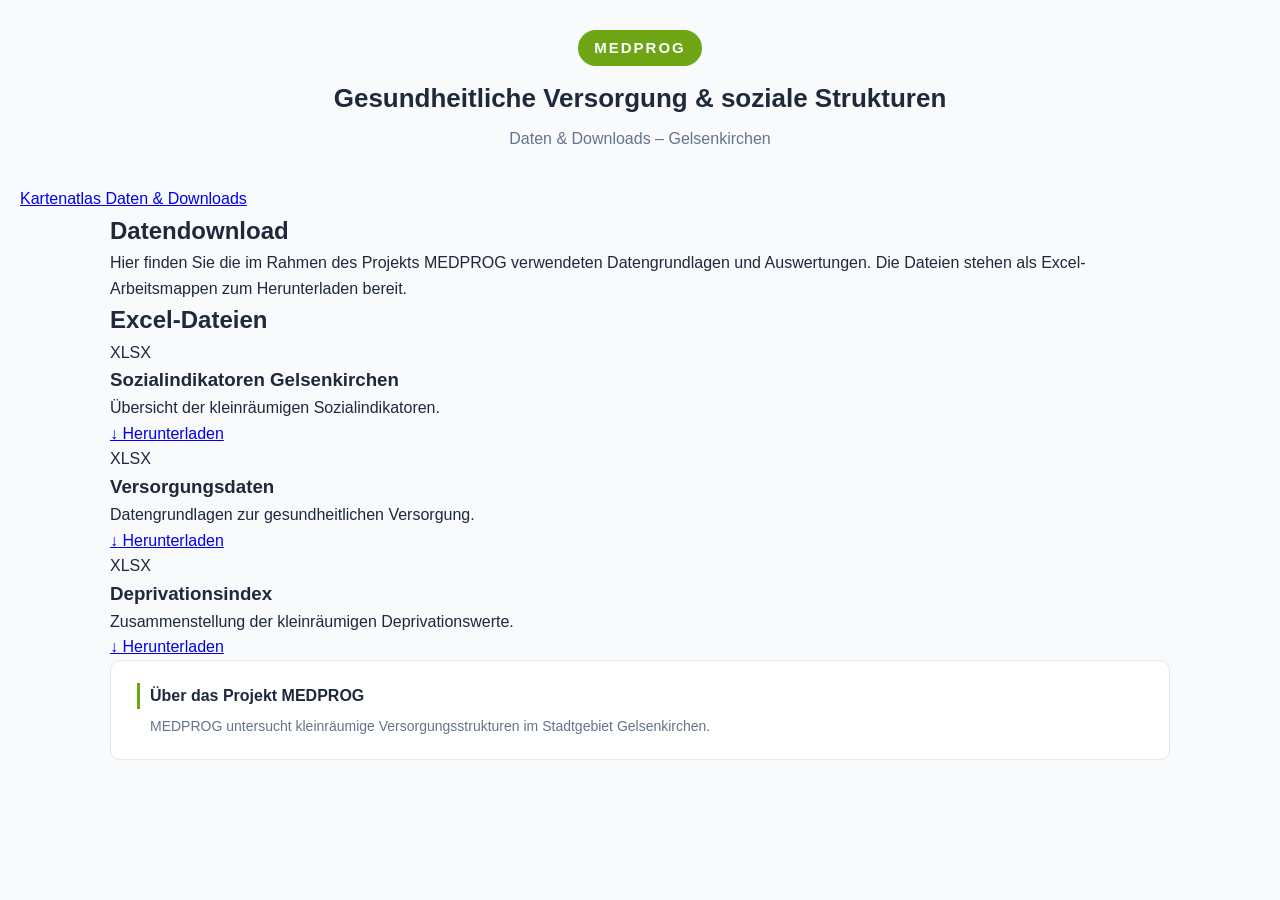
==== downloads.html @ c27e606d "Add downloads.html for MEDPROG project" ====
<!DOCTYPE html>
<html lang="de">
<head>
  <meta charset="UTF-8">
  <meta name="viewport" content="width=device-width, initial-scale=1.0">
  <title>MEDPROG – Daten & Downloads</title>
  <link rel="stylesheet" href="style.css">
</head>
<body>

  <header class="header">
    <div class="logo-area">
      <span class="logo-badge">MEDPROG</span>
    </div>
    <h1>Gesundheitliche Versorgung & soziale Strukturen</h1>
    <p class="subtitle">Daten & Downloads – Gelsenkirchen</p>
  </header>

  <!-- Navigation -->
  <nav class="main-nav">
    <div class="nav-inner">
      <a href="index.html" class="nav-link">
        Kartenatlas
      </a>
      <a href="downloads.html" class="nav-link active">
        Daten & Downloads
      </a>
    </div>
  </nav>

  <main class="container">

    <section class="download-intro">
      <h2>Datendownload</h2>
      <p>
        Hier finden Sie die im Rahmen des Projekts MEDPROG
        verwendeten Datengrundlagen und Auswertungen.
        Die Dateien stehen als Excel-Arbeitsmappen zum
        Herunterladen bereit.
      </p>
    </section>

    <section class="download-section">

      <h2>Excel-Dateien</h2>

      <div class="download-list">

        <div class="download-card">
          <div class="file-icon">XLSX</div>
          <div class="file-info">
            <h3>Sozialindikatoren Gelsenkirchen</h3>
            <p>Übersicht der kleinräumigen Sozialindikatoren.</p>
          </div>
          <a href="dateien/sozialindikatoren.xlsx"
             class="download-button" download>
            ↓ Herunterladen
          </a>
        </div>

        <div class="download-card">
          <div class="file-icon">XLSX</div>
          <div class="file-info">
            <h3>Versorgungsdaten</h3>
            <p>Datengrundlagen zur gesundheitlichen Versorgung.</p>
          </div>
          <a href="dateien/versorgungsdaten.xlsx"
             class="download-button" download>
            ↓ Herunterladen
          </a>
        </div>

        <div class="download-card">
          <div class="file-icon">XLSX</div>
          <div class="file-info">
            <h3>Deprivationsindex</h3>
            <p>Zusammenstellung der kleinräumigen Deprivationswerte.</p>
          </div>
          <a href="dateien/deprivationsindex.xlsx"
             class="download-button" download>
            ↓ Herunterladen
          </a>
        </div>

      </div>

    </section>

    <footer class="project-info">
      <h3>Über das Projekt MEDPROG</h3>
      <p>
        MEDPROG untersucht kleinräumige Versorgungsstrukturen
        im Stadtgebiet Gelsenkirchen.
      </p>
    </footer>

  </main>

</body>
</html>
---- style.css ----
/* ==========================================================================
   MEDPROG – Kartenatlas Gelsenkirchen (Layer-Version)
   ========================================================================== */

:root {
  --wh-green: #6da515;
  --wh-green-dark: #56840f;
  --wh-green-soft: #f2f8ea;
  --wh-green-border: #c8e29d;

  --text-main: #1e293b;
  --text-muted: #64748b;
  --bg-page: #f8fafc;
  --bg-card: #ffffff;
  --border-color: #e2e8f0;

  --radius-sm: 6px;
  --radius-md: 10px;
  --radius-lg: 16px;
  --shadow-card: 0 4px 16px rgba(0, 0, 0, 0.05);
}

* {
  box-sizing: border-box;
  margin: 0;
  padding: 0;
}

body {
  font-family: -apple-system, BlinkMacSystemFont, "Segoe UI", Roboto, Helvetica, Arial, sans-serif;
  background-color: var(--bg-page);
  color: var(--text-main);
  line-height: 1.6;
  padding: 30px 20px;
}

.container {
  max-width: 1060px;
  margin: 0 auto;
}

.header {
  text-align: center;
  margin-bottom: 35px;
}

.logo-area {
  margin-bottom: 12px;
}

.logo-badge {
  display: inline-block;
  background-color: var(--wh-green);
  color: #ffffff;
  font-weight: 800;
  font-size: 15px;
  letter-spacing: 2px;
  padding: 6px 16px;
  border-radius: 20px;
  text-transform: uppercase;
}

.header h1 {
  font-size: 26px;
  font-weight: 700;
  color: var(--text-main);
  margin-bottom: 6px;
}

.header .subtitle {
  font-size: 16px;
  color: var(--text-muted);
}

.filter-bar {
  display: flex;
  flex-direction: column;
  gap: 16px;
  width: 100%;
  background: var(--bg-card);
  padding: 22px;
  border-radius: var(--radius-md);
  border: 1px solid var(--border-color);
  box-shadow: var(--shadow-card);
  margin-bottom: 25px;
}

.filter-group {
  display: flex;
  flex-direction: column;
  gap: 6px;
  width: 100%;
}

.filter-group label {
  font-size: 13px;
  font-weight: 600;
  text-transform: uppercase;
  letter-spacing: 0.5px;
  color: var(--text-muted);
}

.filter-group select {
  width: 100%;
  font-size: 15px;
  color: var(--text-main);
  padding: 10px 14px;
  border: 1px solid var(--border-color);
  border-radius: var(--radius-sm);
  background-color: #ffffff;
  cursor: pointer;
  transition: border-color 0.2s ease, box-shadow 0.2s ease;
}

.filter-group select:focus {
  outline: none;
  border-color: var(--wh-green);
  box-shadow: 0 0 0 3px rgba(109, 165, 21, 0.2);
}

/* WICHTIG: Relativer Container für absolute Layer-Überlagerung */
.map-section {
  background: var(--bg-card);
  border: 1px solid var(--border-color);
  border-radius: var(--radius-md);
  box-shadow: var(--shadow-card);
  overflow: hidden;
  margin-bottom: 30px;
}

.map-container {
  position: relative; 
  min-height: 480px;
  display: flex;
  align-items: center;
  justify-content: center;
  background-color: #ffffff;
  padding: 15px;
  border-bottom: 1px solid var(--border-color);
}

/* Die transparenten Bild-Schichten liegen exakt übereinander */
.map-layer {
  position: absolute;
  max-width: 95%;
  max-height: 75vh;
  object-fit: contain;
  border-radius: var(--radius-sm);
  cursor: zoom-in;
  transition: transform 0.15s ease;
  z-index: 2;
}

.map-layer:hover {
  transform: scale(1.01);
}

.map-status {
  position: relative;
  z-index: 5;
  text-align: center;
  padding: 50px 20px;
  max-width: 500px;
}

.map-status .status-title {
  font-size: 18px;
  font-weight: 600;
  color: var(--text-main);
  margin-bottom: 8px;
}

.map-status .status-desc {
  font-size: 14px;
  color: var(--text-muted);
}

.map-meta {
  padding: 22px 26px;
  background-color: #fafbfc;
}

.map-meta h2 {
  font-size: 19px;
  color: var(--text-main);
  margin-bottom: 8px;
}

.map-meta p {
  font-size: 14px;
  color: var(--text-muted);
  margin-bottom: 14px;
}

.meta-footer {
  display: flex;
  flex-wrap: wrap;
  justify-content: space-between;
  gap: 10px;
  font-size: 12px;
  color: var(--text-muted);
  border-top: 1px solid var(--border-color);
  padding-top: 12px;
}

.project-info {
  background: var(--bg-card);
  border: 1px solid var(--border-color);
  border-radius: var(--radius-md);
  padding: 22px 26px;
  margin-bottom: 40px;
}

.project-info h3 {
  font-size: 16px;
  margin-bottom: 6px;
  color: var(--text-main);
  border-left: 3px solid var(--wh-green);
  padding-left: 10px;
}

.project-info p {
  font-size: 14px;
  color: var(--text-muted);
  padding-left: 13px;
}

/* Lightbox / Modal */
.image-modal {
  display: none;
  position: fixed;
  z-index: 1000;
  left: 0;
  top: 0;
  width: 100%;
  height: 100%;
  background-color: rgba(15, 23, 42, 0.9);
  backdrop-filter: blur(4px);
  justify-content: center;
  align-items: center;
  padding: 20px;
  cursor: zoom-out;
}

.modal-image {
  max-width: 95vw;
  max-height: 92vh;
  object-fit: contain;
  border-radius: var(--radius-sm);
  box-shadow: 0 10px 40px rgba(0, 0, 0, 0.5);
}

.modal-close {
  position: absolute;
  top: 20px;
  right: 30px;
  color: #ffffff;
  font-size: 38px;
  font-weight: 300;
  cursor: pointer;
  line-height: 1;
  transition: color 0.2s ease;
}

.modal-close:hover {
  color: var(--wh-green);
}

/* ==========================================================================
   Export-Button Styling
   ========================================================================== */
.export-container {
  margin-top: 18px;
  padding-top: 14px;
  border-top: 1px solid var(--border-color);
  text-align: right;
}

.export-btn {
  background-color: var(--wh-green);
  color: #ffffff;
  border: none;
  font-size: 14px;
  font-weight: 600;
  padding: 10px 18px;
  border-radius: var(--radius-sm);
  cursor: pointer;
  transition: background-color 0.2s ease, transform 0.1s ease;
  box-shadow: 0 2px 6px rgba(109, 165, 21, 0.3);
  display: inline-flex;
  align-items: center;
  gap: 8px;
}

.export-btn:hover {
  background-color: var(--wh-green-dark);
  transform: translateY(-1px);
}

/* ==========================================================================
   Floating Karten-Elemente unten rechts (Legende, Maßstab, Nordpfeil)
   ========================================================================== */
.map-container {
  position: relative; 
  min-height: 480px;
  display: flex;
  align-items: center;
  justify-content: center;
  background-color: #ffffff;
  padding: 15px;
  border-bottom: 1px solid var(--border-color);
  overflow: hidden;
}

/* Der Container unten rechts, der alles dynamisch nach oben stapelt */
.map-overlay-elements {
  position: absolute;
  bottom: 20px;
  right: 20px;
  z-index: 10;
  display: flex;
  flex-direction: column;
  align-items: flex-end;
  gap: 8px;
  pointer-events: none; /* Klicks gehen durch den leeren Raum hindurch */
}

.map-overlay-elements > * {
  pointer-events: auto; /* Elemente selbst bleiben anklickbar */
}

/* Legenden-Box im QGIS-Stil */
.overlay-box {
  background: rgba(255, 255, 255, 0.92);
  backdrop-filter: blur(4px);
  border: 1px solid #cbd5e1;
  border-radius: var(--radius-sm);
  padding: 8px 12px;
  box-shadow: 0 4px 12px rgba(0, 0, 0, 0.15);
  max-width: 240px;
}

.overlay-title {
  font-size: 11px;
  font-weight: 700;
  text-transform: uppercase;
  color: var(--text-muted);
  margin-bottom: 4px;
  border-bottom: 1px solid #e2e8f0;
  padding-bottom: 2px;
}

.overlay-legend-images {
  display: flex;
  flex-direction: column;
  gap: 6px;
}

.overlay-legend-images img {
  max-height: 90px;
  max-width: 100%;
  object-fit: contain;
}

/* Untere Zeile für Maßstab und Nordpfeil */
.overlay-bottom-row {
  display: flex;
  align-items: center;
  gap: 10px;
}

.overlay-item {
  background: rgba(255, 255, 255, 0.92);
  backdrop-filter: blur(4px);
  border: 1px solid #cbd5e1;
  border-radius: var(--radius-sm);
  padding: 4px 8px;
  box-shadow: 0 2px 8px rgba(0, 0, 0, 0.1);
  display: flex;
  align-items: center;
  justify-content: center;
}

.scale-item img {
  height: 20px;
  object-fit: contain;
}

.north-item img {
  height: 35px;
  object-fit: contain;
}

/* Checkbox-Leiste unter der Karte */
.element-controls-bar {
  display: flex;
  flex-wrap: wrap;
  align-items: center;
  gap: 15px;
  padding: 12px 22px;
  background-color: #f1f5f9;
  border-top: 1px solid var(--border-color);
  font-size: 13px;
  color: var(--text-main);
}

.controls-label {
  font-weight: 600;
  color: var(--text-muted);
}

.checkbox-label {
  display: inline-flex;
  align-items: center;
  gap: 5px;
  cursor: pointer;
  user-select: none;
}
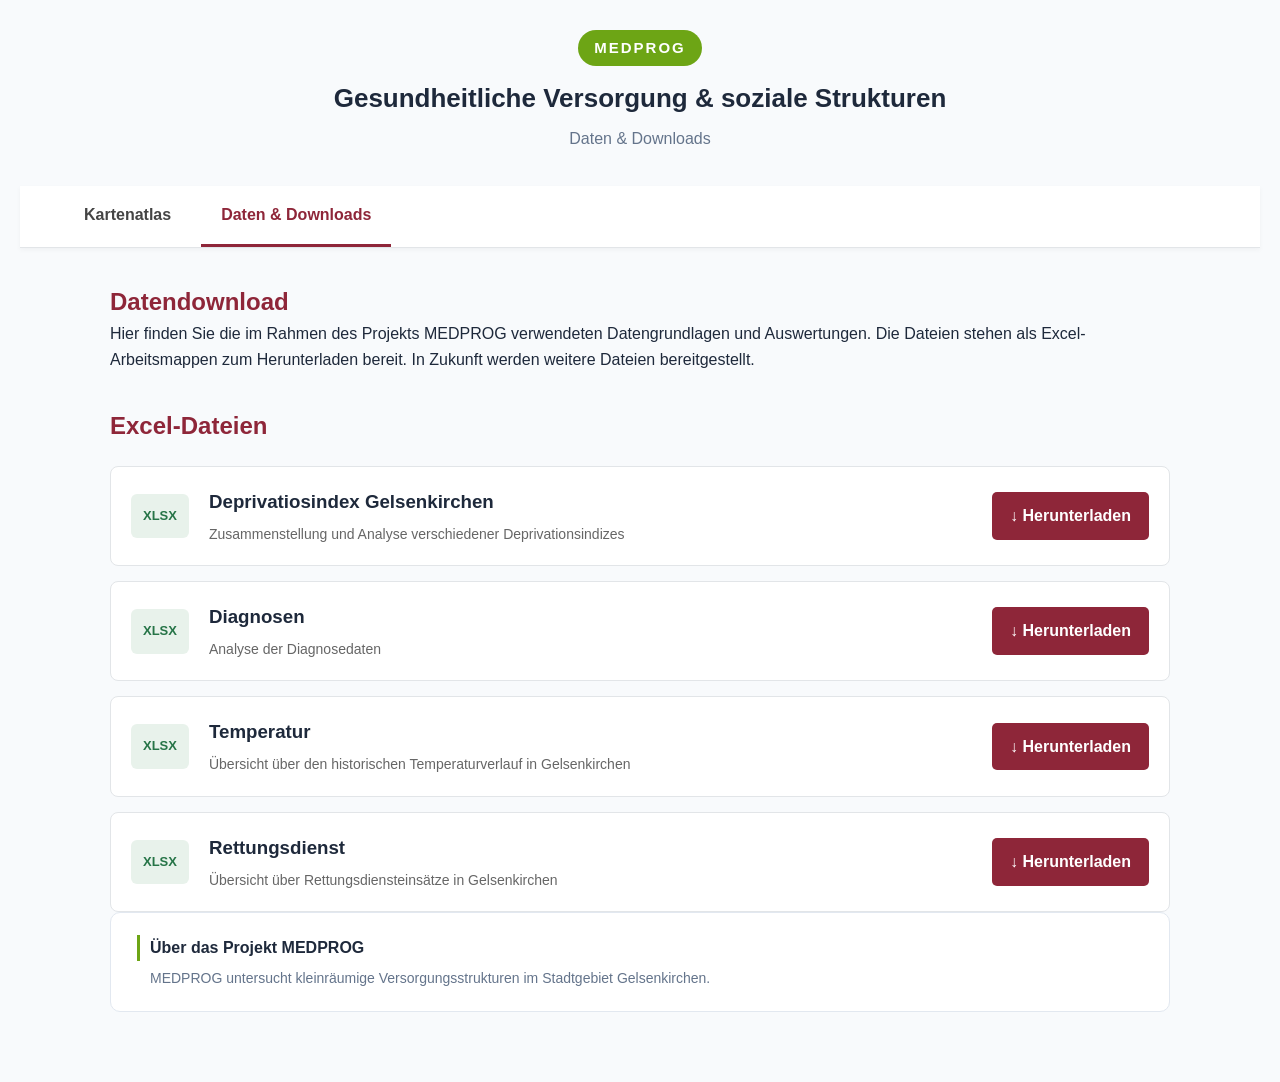
==== commit 937961e5: "Revise download cards and subtitles in downloads.html Updated download section with new file names a" ====
--- a/downloads.html
+++ b/downloads.html
@@ -14,7 +14,7 @@
       <span class="logo-badge">MEDPROG</span>
     </div>
     <h1>Gesundheitliche Versorgung & soziale Strukturen</h1>
-    <p class="subtitle">Daten & Downloads – Gelsenkirchen</p>
+    <p class="subtitle">Daten & Downloads</p>
   </header>
 
   <!-- Navigation -->
@@ -37,7 +37,7 @@
         Hier finden Sie die im Rahmen des Projekts MEDPROG
         verwendeten Datengrundlagen und Auswertungen.
         Die Dateien stehen als Excel-Arbeitsmappen zum
-        Herunterladen bereit.
+        Herunterladen bereit. In Zukunft werden weitere Dateien bereitgestellt.
       </p>
     </section>
 
@@ -50,10 +50,10 @@
         <div class="download-card">
           <div class="file-icon">XLSX</div>
           <div class="file-info">
-            <h3>Sozialindikatoren Gelsenkirchen</h3>
-            <p>Übersicht der kleinräumigen Sozialindikatoren.</p>
+            <h3>Deprivatiosindex Gelsenkirchen</h3>
+            <p>Zusammenstellung und Analyse verschiedener Deprivationsindizes</p>
           </div>
-          <a href="dateien/sozialindikatoren.xlsx"
+          <a href="files/deprivationsindex.xlsx"
              class="download-button" download>
             ↓ Herunterladen
           </a>
@@ -62,10 +62,10 @@
         <div class="download-card">
           <div class="file-icon">XLSX</div>
           <div class="file-info">
-            <h3>Versorgungsdaten</h3>
-            <p>Datengrundlagen zur gesundheitlichen Versorgung.</p>
+            <h3>Diagnosen</h3>
+            <p>Analyse der Diagnosedaten</p>
           </div>
-          <a href="dateien/versorgungsdaten.xlsx"
+          <a href="dateien/diagnosen.xlsx"
              class="download-button" download>
             ↓ Herunterladen
           </a>
@@ -74,10 +74,22 @@
         <div class="download-card">
           <div class="file-icon">XLSX</div>
           <div class="file-info">
-            <h3>Deprivationsindex</h3>
-            <p>Zusammenstellung der kleinräumigen Deprivationswerte.</p>
+            <h3>Temperatur</h3>
+            <p>Übersicht über den historischen Temperaturverlauf in Gelsenkirchen</p>
           </div>
-          <a href="dateien/deprivationsindex.xlsx"
+          <a href="dateien/temperatur.xlsx"
+             class="download-button" download>
+            ↓ Herunterladen
+          </a>
+        </div>
+
+        <div class="download-card">
+          <div class="file-icon">XLSX</div>
+          <div class="file-info">
+            <h3>Rettungsdienst</h3>
+            <p>Übersicht über Rettungsdiensteinsätze in Gelsenkirchen</p>
+          </div>
+          <a href="dateien/rettungsdienst.xlsx"
              class="download-button" download>
             ↓ Herunterladen
           </a>
--- a/style.css
+++ b/style.css
@@ -416,3 +416,118 @@
   cursor: pointer;
   user-select: none;
 }
+
+
+/* Hauptnavigation */
+.main-nav {
+    background: #ffffff;
+    border-bottom: 1px solid #e2e5e8;
+    box-shadow: 0 2px 5px rgba(0,0,0,0.04);
+}
+
+.nav-inner {
+    max-width: 1200px;
+    margin: 0 auto;
+    padding: 0 24px;
+    display: flex;
+    gap: 10px;
+}
+
+.nav-link {
+    display: inline-block;
+    padding: 16px 20px;
+    color: #444;
+    text-decoration: none;
+    font-weight: 600;
+    border-bottom: 3px solid transparent;
+    transition: 0.2s;
+}
+
+.nav-link:hover {
+    color: #8e2639;
+    background: #faf5f6;
+}
+
+.nav-link.active {
+    color: #8e2639;
+    border-bottom-color: #8e2639;
+}
+
+/* Downloadseite */
+.download-intro {
+    margin: 35px 0;
+}
+
+.download-intro h2,
+.download-section h2 {
+    color: #8e2639;
+}
+
+.download-list {
+    display: flex;
+    flex-direction: column;
+    gap: 15px;
+    margin-top: 20px;
+}
+
+.download-card {
+    display: flex;
+    align-items: center;
+    gap: 20px;
+    padding: 20px;
+    background: #ffffff;
+    border: 1px solid #e2e5e8;
+    border-radius: 8px;
+}
+
+.file-icon {
+    background: #e8f2eb;
+    color: #267447;
+    font-weight: bold;
+    padding: 12px;
+    border-radius: 6px;
+    font-size: 13px;
+}
+
+.file-info {
+    flex: 1;
+}
+
+.file-info h3 {
+    margin: 0 0 6px;
+}
+
+.file-info p {
+    margin: 0;
+    color: #666;
+    font-size: 14px;
+}
+
+.download-button {
+    background: #8e2639;
+    color: white;
+    text-decoration: none;
+    padding: 11px 18px;
+    border-radius: 5px;
+    font-weight: 600;
+    white-space: nowrap;
+}
+
+.download-button:hover {
+    background: #701c2c;
+}
+
+@media (max-width: 600px) {
+    .download-card {
+        flex-wrap: wrap;
+    }
+
+    .file-info {
+        min-width: 180px;
+    }
+
+    .download-button {
+        width: 100%;
+        text-align: center;
+    }
+}
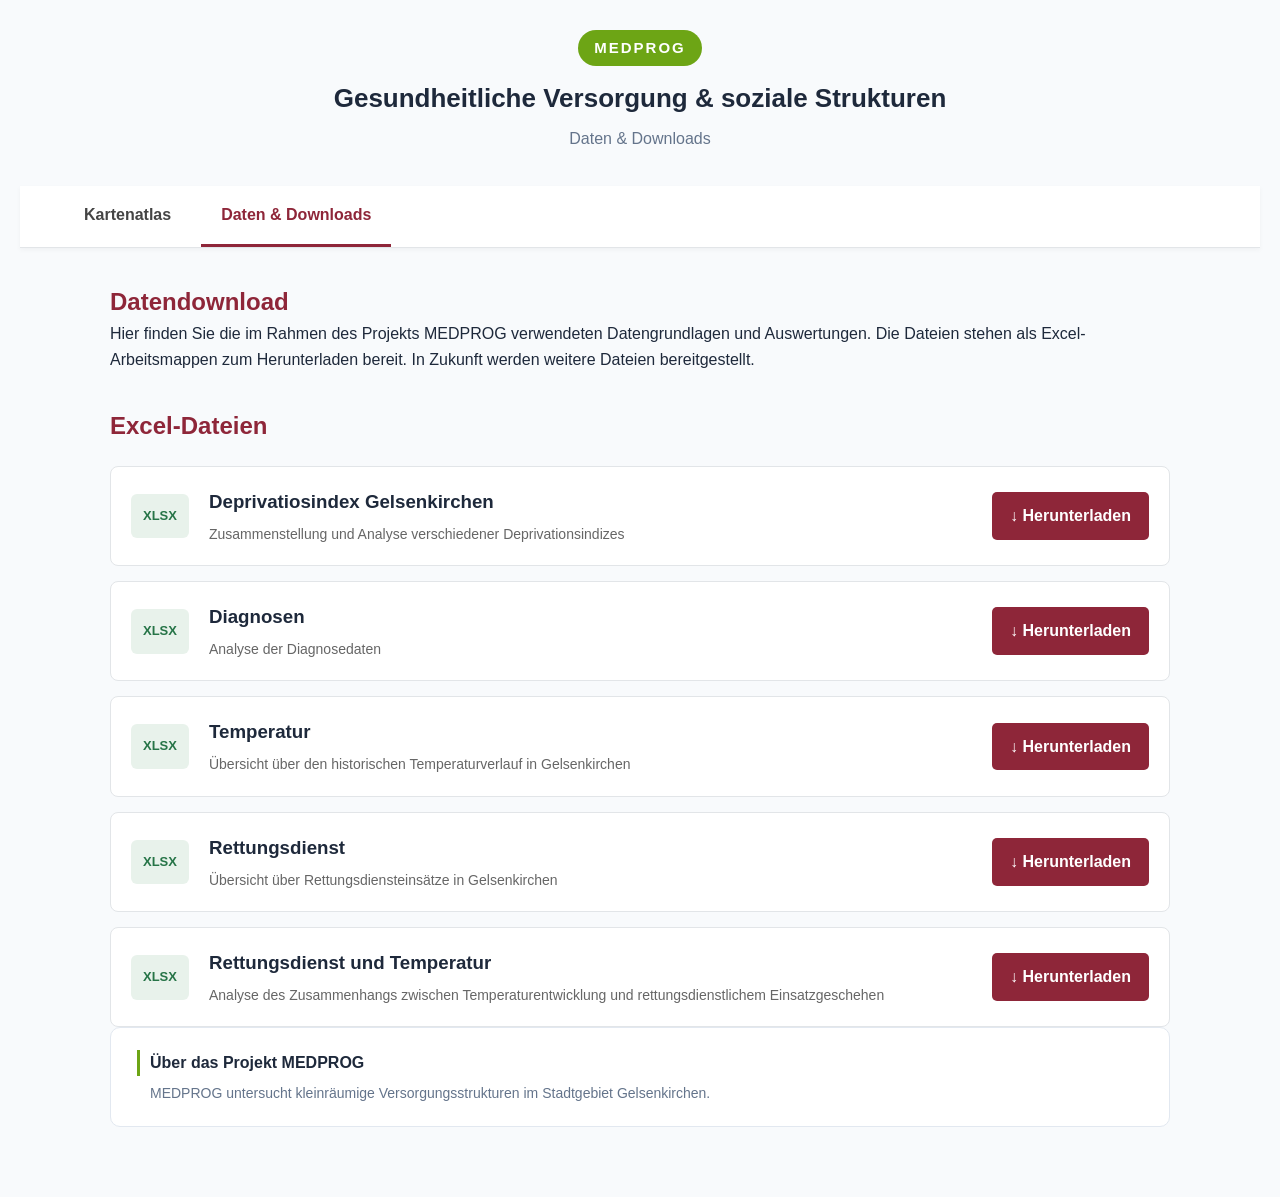
==== commit 35b80c3c: "Update downloads.html" ====
--- a/downloads.html
+++ b/downloads.html
@@ -95,6 +95,18 @@
           </a>
         </div>
 
+        <div class="download-card">
+          <div class="file-icon">XLSX</div>
+          <div class="file-info">
+            <h3>Rettungsdienst und Temperatur</h3>
+            <p>Analyse des Zusammenhangs zwischen Temperaturentwicklung und rettungsdienstlichem Einsatzgeschehen</p>
+          </div>
+          <a href="dateien/rettungsdienst.xlsx"
+             class="download-button" download>
+            ↓ Herunterladen
+          </a>
+        </div>
+
       </div>
 
     </section>
